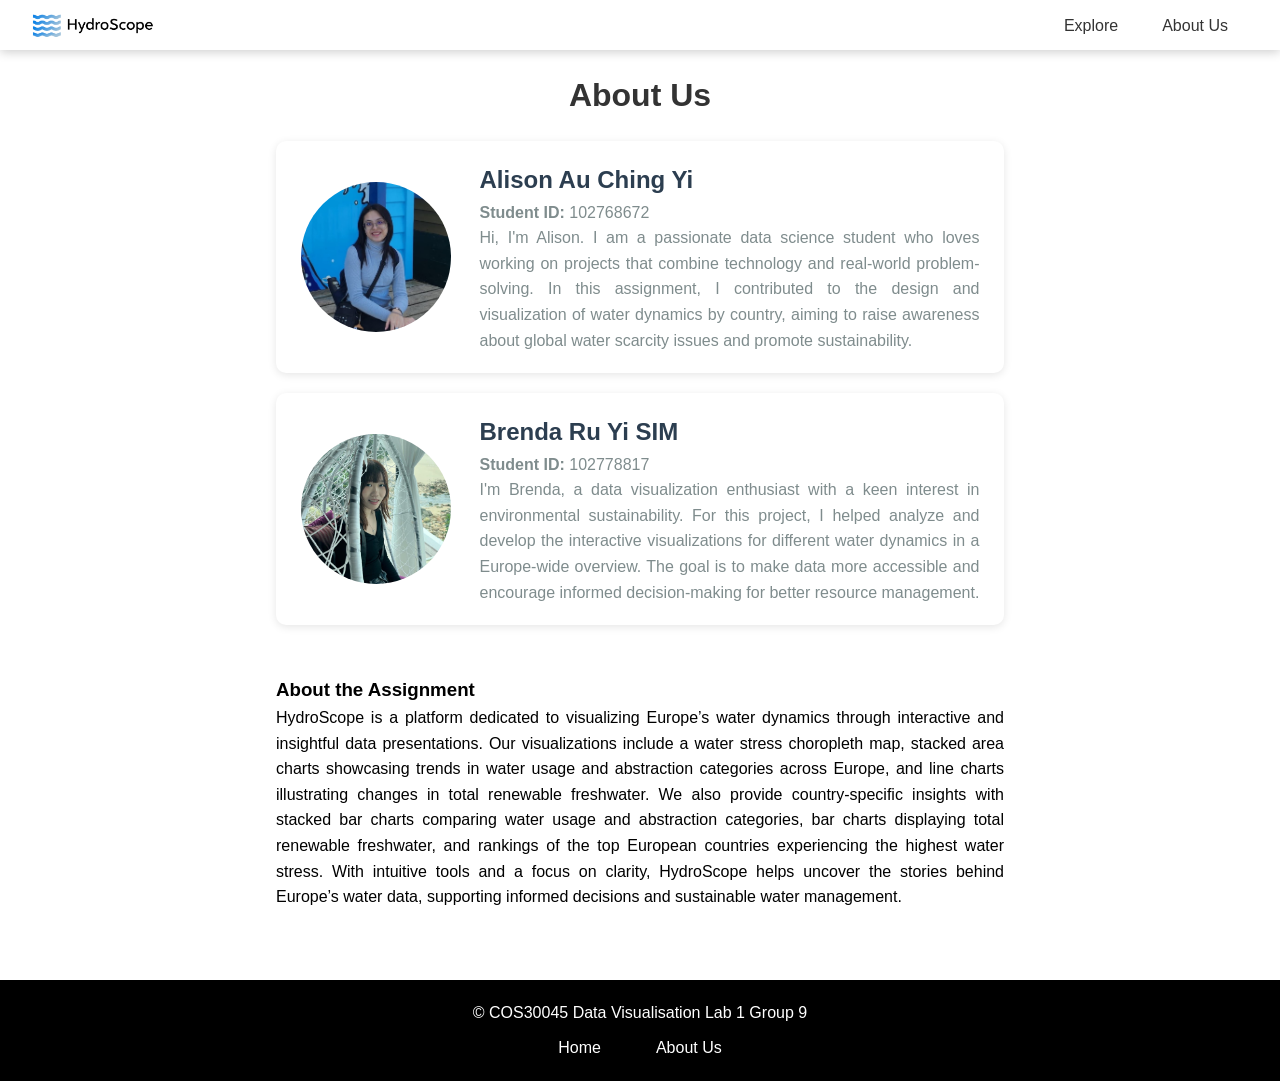
==== aboutus.html @ 541557cc "Add files via upload" ====
<!DOCTYPE html>
<html lang="en">
<head>
    <meta charset="UTF-8">
    <meta name="viewport" content="width=device-width, initial-scale=1.0">
    <title>About Us - Group 9</title>
    <script src="https://d3js.org/d3.v7.min.js"></script>
    <link rel="stylesheet" href="style.css">
</head>
<body>
    <!-- Navigation Bar -->
    <nav class="navbar">
        <ul class="nav-list">
            <!-- Logo linked to the homepage -->
            <li class="nav-item logo">
                <a href="index.html"><img src="logo.png" alt="Logo" class="navbar-logo"></a>
            </li>
            <li class="nav-item dropdown">
                <a href="javascript:void(0)">Explore</a>
                <ul class="dropdown-list">
                    <li><a href="EuropeOverview.html">Europe-Wide Water Overview</a></li>
                    <li><a href="choropleth.html">Water Stress Map</a></li>
                    <li><a href="combined_barcharts.html">Country-Level Water Overview</a></li>                    
                </ul>
            </li>
            <li class="nav-item"><a href="aboutus.html">About Us</a></li>
        </ul>
    </nav>

    <div class="aboutus_container">
        <h1>About Us</h1>

        <div class="team-member">
            <img src="alison.jpg" alt="Alison Au Ching Yi" class="member-image">
            <div class="member-info">
                <h2>Alison Au Ching Yi</h2>
                <p><strong>Student ID:</strong> 102768672</p>
                <p>Hi, I'm Alison. I am a passionate data science student who loves working on projects that combine technology and real-world problem-solving. In this assignment, I contributed to the design and visualization of water dynamics by country, aiming to raise awareness about global water scarcity issues and promote sustainability.</p>
            </div>
        </div>

        <div class="team-member">
            <img src="brenda.jpg" alt="Brenda Ru Yi SIM" class="member-image">
            <div class="member-info">
                <h2>Brenda Ru Yi SIM</h2>
                <p><strong>Student ID:</strong> 102778817</p>
                <p>I'm Brenda, a data visualization enthusiast with a keen interest in environmental sustainability. For this project, I helped analyze and develop the interactive visualizations for different water dynamics in a Europe-wide overview. The goal is to make data more accessible and encourage informed decision-making for better resource management.</p>
            </div>
        </div>

        
        <div class="assi_desc">
            <h3>About the Assignment</h3>
            <p>HydroScope is a platform dedicated to visualizing Europe’s water dynamics through interactive and insightful data presentations. Our visualizations include a water stress choropleth map, stacked area charts showcasing trends in water usage and abstraction categories across Europe, and line charts illustrating changes in total renewable freshwater. We also provide country-specific insights with stacked bar charts comparing water usage and abstraction categories, bar charts displaying total renewable freshwater, and rankings of the top European countries experiencing the highest water stress. With intuitive tools and a focus on clarity, HydroScope helps uncover the stories behind Europe’s water data, supporting informed decisions and sustainable water management.</p>
        </div>
    </div>


    <!-- Footer -->
    <footer class="footer">
        <p>&copy; COS30045 Data Visualisation Lab 1 Group 9</p>
        <ul class="footer-nav">
            <li><a href="index.html">Home</a></li>
            <li><a href="aboutus.html">About Us</a></li>
        </ul>
    </footer>
</body>
</html>
---- style.css ----
* {
    margin: 0;
    padding: 0;
    box-sizing: border-box;
}

body {
    font-family: Helvetica, Arial, sans-serif;
    line-height: 1.6;
    overflow-x: hidden;
}

/* Title Section with full background image */
.title-section {
    position: relative;
    display: flex;
    flex-direction: column;
    align-items: center;
    justify-content: center;
    min-height: 100vh;
    background-image: url('title_bg1.jpeg');
    background-size: cover;
    background-position: center; /* Moves the background down 30% */
    color: #fff;
    text-align: center;
    overflow: hidden;
}

.title-section::before {
    content: "";
    position: absolute;
    top: 0;
    left: 0;
    width: 100%;
    height: 100%;
    background-color: rgba(0, 0, 0, 0.5);
    z-index: 1;
}

.title-content {
    position: relative;
    z-index: 2;
}

.title-section h1 {
    font-size: 1.5rem;
    margin-left: 1.5rem;
    margin-right: 1.5rem;
    margin-bottom: 0.5rem;
}

/* Counter Styling - Keeps its original animation */
.count {
    display: inline-block;
    width: 2ch;
    text-align: center;
    font-variant-numeric: tabular-nums;
    color: #fff;
    font-size: 1.7rem; /* Adjust size */
}

.subtitle {
    font-size: 1.2rem;
    margin-bottom: 1.2rem;
}

/* Subtitle fade-in animation with a delay */
.subtitle {
    opacity: 0; /* Initially hidden */
    animation: fadeInSubtitle 1.5s ease 2s forwards; /* 1.5s fade-in, start after 2s */
}

@keyframes fadeInSubtitle {
    0% {
        opacity: 0;
    }
    100% {
        opacity: 1;
    }
}


/* Intro section layout */
.intro-section {
    display: flex;
    justify-content: center; /* Center the content horizontally */
    align-items: center; /* Center vertically */
    padding: 60px 20px;
    min-height: 100vh;
    background-color: #fff;
    color: #000;
}

.intro-section .content {
    display: flex;
    width: 100%; /* Full width */
    max-width: 1200px; /* Adjust max-width as needed */
    align-items: flex-start; /* Align items at the start */
    gap: 20px; /* Space between h2 and p elements */
}

/* Left aligned heading */
.intro-section .intro-title {
    flex: 1;
    max-width: 30%; /* Adjust width as needed */
    text-align: left;
}

.intro-section .intro-title h2 {
    font-size: 2rem;
    font-weight: normal;
    margin-top: 100px;
}

/* Right aligned text content */
.intro-section .intro-text {
    flex: 2;
    max-width: 70%; /* Adjust width as needed */
    text-align: left;
}

.intro-section .intro-text p {
    font-size: 1.2rem;
    line-height: 1.6;
    margin-bottom: 1rem; /* Adds space between paragraphs */
}

/* Objectives section layout */
.objectives-section {
    display: flex;
    align-items: center;
    justify-content: center;
    min-height: 100vh;
    padding: 60px 20px;
    background-color: #000;
    color: #fff;
}

.objectives-section .content {
    display: flex;
    align-items: flex-start;
    width: 100%;
    max-width: 1200px;
}

/* Left aligned list content */
.objectives-section .objectives-text {
    flex: 2;
    max-width: 70%;
    text-align: left;
    margin-left: 50px;

}

.objectives-section ul {
    list-style-type: disc;
    padding-left: 20px;
    margin: 0;
}

.objectives-section ul li {
    font-size: 1.2rem;
    margin-bottom: 0.3rem;
}

/* Right aligned heading */
.objectives-section .objectives-title {
    flex: 1;
    max-width: 30%;
    text-align: right;
    margin-right: 20px;
}

.objectives-section .objectives-title h2 {
    font-size: 2rem;
    margin: 0;
    padding: 0;
    font-weight: normal;
    margin-top: 100px;
}

/* Container that wraps all sections and takes full page height */
.container {
    position: relative;
    min-height: 100vh;
    overflow: visible; /* Change to visible to see if overflow is an issue */
}

/* Button Section - Positioned at the Bottom Right of the Page */
.button-section {
    position: absolute; /* Places it relative to the container */
    bottom: 150px;
    right: 30px;
}

/* Main Button Styling */
.bounceBtn {
    position: relative;
    text-decoration: none;
    padding: 0 17px;
    height: 50px;
    border-radius: 100px;
    line-height: 50px;
    text-align: center;
    font-size: 20px;
    font-weight: bold;
    color: #fff; /* White text */
    background-color: transparent; /* Transparent background */
    border: 2px solid #fff; /* White border */
    overflow: hidden;
    transition: all 0.4s ease;
    cursor: pointer;
    display: inline-flex;
    align-items: center;
    justify-content: center;
    animation: jump 1s ease infinite; /* Add jumping animation */
}

.bounceBtn {
    animation: bounce 2s infinite; /* Apply the bounce animation */
    display: flex;
    justify-content: center;
    align-items: center;
    height: 100%; /* Ensure it takes the height of the button section */
}

@keyframes bounce {
    0%, 20%, 50%, 80%, 100% {
        transform: translateY(0); /* Original position */
    }
    40% {
        transform: translateY(-10px); /* First jump up */
    }
    60% {
        transform: translateY(-5px); /* Bounce back down */
    }
}

/* Background and text color change on hover */
.bounceBtn:hover {
    background-color: #fff; /* White background on hover */
    color: #000; /* Black text on hover */
}

/* Styling for the + symbol */
.bounceBtn span {
    font-size: 30px;
    color: #fff; /* White color for the + symbol */
    transition: color 0.4s ease;
}

/* Change color of + symbol on hover */
.bounceBtn:hover span {
    color: #000; /* Black color on hover */
}

/* Expanding Label */
.bounceBtn label {
    width: 0;
    opacity: 0;
    white-space: nowrap;
    color: #fff; /* White color initially */
    font-size: 16px;
    font-weight: normal;
    font-family: Helvetica, Arial, sans-serif;
    margin-left: 0;
    overflow: hidden;
    transition: all 0.4s ease;
    pointer-events: none;
}

/* Label expansion on hover */
.bounceBtn:hover label {
    width: auto;
    opacity: 1;
    margin-left: 10px;
    color: #000; /* Black color on hover */
}

/* Initially hidden content */
.animate-on-scroll {
    opacity: 0;
    transform: translateY(20px);
    transition: opacity 1s ease, transform 1s ease;
}

/* Apply fade-in effect when elements are in view */
.animate-normal {
    opacity: 1;
    transform: translateY(0);
}

/* Navbar styling */
.navbar {
    background-color: #fff;
    padding: 5px 20px; /* Reduced the top and bottom padding to make the navbar shorter */
    position: sticky;
    top: 0;
    width: 100%;
    z-index: 1000;
    height: 50px; /* Optional: you can also define a fixed height */
    box-shadow: 0 2px 10px rgba(0, 0, 0, 0.2); /* Optional: shadow effect */
}

/* Navbar list styling */
.navbar .nav-list {
    list-style-type: none;
    display: flex;
    justify-content: flex-start;
    margin: 0;
    padding: 0;
    align-items: flex-start; /* Align items at the top of the navbar */
}

/* Logo styling */
.navbar-logo {
    height: 25px; /* Adjust logo size */
    width: auto;
    display: block;
}

/* Adjusting the spacing between the items */
.navbar .nav-item {
    margin-right: 20px; /* Space between items */
}

/* Styling for the list item links */
.navbar .nav-item a {
    text-decoration: none;
    color: #333;
    font-size: 16px;
    padding: 8px 12px;
    display: flex;
    align-items: center;
}

.navbar .nav-item a:hover{
    color: #aaa;
}

/* Adjust the logo item to push the other items beside it */
.navbar .nav-item.logo {
    margin-right: auto; /* Pushes the logo to the left side */
}

/* Dropdown styling */
.navbar .dropdown {
    position: relative;
    z-index: 1050; /* Higher z-index for the dropdown button */
}
.navbar .dropdown:hover .dropdown-list {
    display: block;
}
/* Hidden dropdown list */
.navbar .dropdown-list {
    display: none;
    list-style-type: none;
    position: absolute;
    top: 100%;
    background-color: #fff;
    padding: 0;
    width: 150px;
    margin-top: 2px;
    z-index: 1; /* Lower z-index to place it behind the dropdown button */
}
/* Styling for dropdown list items */
.navbar .dropdown-list li a {
    color: #333;
    font-size: 14px;
    display: block;
    padding: 8px 12px;
}
.navbar .dropdown-list li a:hover {
    background-color: #f0f0f0;
    color: #aaa;
}

/* Footer styling */
.footer {
    background-color: black;
    color: #fff;
    padding: 20px;
    text-align: center;
    z-index: 5; /* Footer has a lower z-index */
}

.footer p {
    margin: 0 0 10px;
}

.footer-nav {
    list-style-type: none;
    padding: 0;
    margin: 0;
    display: flex;
    justify-content: center;
    gap: 15px;
}

.footer-nav li {
    display: inline;
}

.footer-nav a {
    color: #fff;
    text-decoration: none;
    transition: color 0.3s;
    padding: 0px 20px;
}

.footer-nav a:hover {
    color: #aaa;
}

/*Choropleth*/
/* Controls Section */
#controls-container {
    position: absolute;  /* Absolute positioning for larger screens */
    margin-top: 5px;  /* Adjust top space for positioning */
    left: 40px;
    width: 35%;
    z-index: 20;  /* Ensure it stays on top of the map */
    color: #333;
    background-color: rgba(255, 255, 255, 0.7); /* Optional: background for better visibility */
    padding: 10px 15px;
    padding-bottom: 0px;
    border-radius: 10px;
    box-shadow: 0 2px 5px rgba(0, 0, 0, 0.2); /* Optional: shadow effect */
}

/* Style for the dropdown (select) inside controls container */
#controls-container select {
    font-size: 14px; /* Set the font size */
    padding: 5px 12px; /* Add padding to make the dropdown more clickable */
    width: 100%; /* Make the dropdown take full width of its container */
    border: 2px solid #ccc; /* Border with a light gray color */
    border-radius: 5px; /* Rounded corners for a softer look */
    background-color: #fff; /* White background */
    color: #333; /* Dark text color for better readability */
    cursor: pointer; /* Change cursor to pointer to indicate interactivity */
    box-sizing: border-box; /* Make sure padding does not affect the width */
    transition: border-color 0.3s ease; /* Smooth transition effect for focus state */
}

#controls-container select:hover {
    background-color: #e0e0e0; /* Hover effect for the select box */
    border-color: #999;
}

#controls-container select option {
    font-size: 14px; /* Ensure consistent font size */
    padding: 8px; /* Spacing for better readability */
    background-color: #fff; /* Default background color */
    color: #333; /* Default text color */
}

/* Hover effect for the options */
#controls-container select option:hover {
    background-color: #f0f0f0; /* Background color when hovered */
    color: #000; /* Text color when hovered */
}

/* Style the label to be consistent with the input elements */
#controls-container label {
    font-size: 16px; /* Same font size as the dropdown */
    font-weight: bold;
    color: #333; /* Dark color for better readability */
    display: block; /* Make the label a block-level element to ensure it spans full width */
    margin: 5px 0px; /* Space between label and input */
}

/* Choropleth Map Container */
#choropleth-container {
    width: 100%;
}

/* Tooltip styling */
.tooltip {
    position: absolute;
    background-color: rgba(0, 0, 0, 0.8); /* Dark background */
    color: #ffffff; /* White text */
    padding: 8px;
    border-radius: 5px;
    pointer-events: none;
    opacity: 0; /* Initially hidden */
    transition: opacity 0.2s;
    font-size: 14px; /* Optional: Adjust font size */
    z-index: 15;
}


/* Slider Container */
#slider-container label{
    font-size: 16px; /* Same font size as the dropdown */
    font-weight: bold;
}

/* Styling for the range slider */
/* Slider Container */
#slider-container {
    position: absolute;
    left: 40px;       /* Distance from the left edge */
    margin-top: 110px;       /* Adjust the position */
    background-color: rgba(255, 255, 255, 0.7); /* Light background for contrast */
    padding: 5px;
    border-radius: 5px;
    box-shadow: 0 2px 5px rgba(0, 0, 0, 0.2);  /* Shadow effect */
    z-index: 15;      /* Ensure it stays above the map */
}

#stacked_slider-container {
    margin: 0 auto; /* Center the box */
    background-color: rgba(255, 255, 255, 0.7); /* Light background for contrast */
    padding: 5px; /* Reduced padding */
    border-radius: 5px;
    box-shadow: 0 2px 5px rgba(0, 0, 0, 0.2); /* Shadow effect */
    text-align: center;
    max-width: 250px; /* Set a maximum width */
}

#top5_slider-container {
    margin: 0 auto; /* Center the box */
    background-color: rgba(255, 255, 255, 0.7); /* Light background for contrast */
    padding: 5px; /* Reduced padding */
    border-radius: 5px;
    box-shadow: 0 2px 5px rgba(0, 0, 0, 0.2); /* Shadow effect */
    text-align: center;
    max-width: 500px; /* Set a maximum width */
    margin: 20px auto;
}

/* Label Styling */
#slider-container label,
#stacked_slider-container label, 
#top5_slider-container label{
    font-size: 14px; /* Font size */
    font-weight: bold;
    margin-bottom: 5px; /* Space between label and slider */
}


/* Styling for the range slider */
#slider-container input[type="range"] {
    appearance: none; /* Standard property for compatibility */
    -webkit-appearance: none; /* Vendor prefix for Webkit browsers */
    -moz-appearance: none; /* Vendor prefix for Mozilla browsers */
    width: 280px; /* Adjust width of the slider */
    height: 8px; /* Height of the slider */
    background: #ddd; /* Base background color */
    outline: none; /* Remove outline */
    border-radius: 5px; /* Rounded corners */
    transition: background 0.3s ease; /* Smooth transition */
}

#stacked_slider-container input[type="range"] {
    appearance: none; /* Standard property for compatibility */
    -webkit-appearance: none; /* Vendor prefix for Webkit browsers */
    -moz-appearance: none; /* Vendor prefix for Mozilla browsers */
    width: 100px; /* Adjust width of the slider */
    height: 8px; /* Height of the slider */
    background: #ddd; /* Base background color */
    outline: none; /* Remove outline */
    border-radius: 5px; /* Rounded corners */
    transition: background 0.3s ease; /* Smooth transition */
}

#top5_slider-container input[type="range"]{
    appearance: none; /* Standard property for compatibility */
    -webkit-appearance: none; /* Vendor prefix for Webkit browsers */
    -moz-appearance: none; /* Vendor prefix for Mozilla browsers */
    width: 350px; /* Adjust width of the slider */
    height: 8px; /* Height of the slider */
    background: #ddd; /* Base background color */
    outline: none; /* Remove outline */
    border-radius: 5px; /* Rounded corners */
    transition: background 0.3s ease; /* Smooth transition */
}

/* Thumb styling for the range slider */
#slider-container input[type="range"]::-webkit-slider-thumb,
#stacked_slider-container input[type="range"]::-webkit-slider-thumb,
#top5_slider-container input[type="range"]::-webkit-slider-thumb{
    -webkit-appearance: none; /* Remove default appearance */
    width: 20px; /* Thumb width */
    height: 20px; /* Thumb height */
    background: #4f759e; /* Blue color for the thumb */
    border-radius: 50%; /* Circular thumb */
    cursor: pointer; /* Change cursor on hover */
    border: 2px solid #fff; /* Optional border around the thumb */
    transition: background 0.3s ease; /* Smooth transition */
}

#slider-container input[type="range"]::-moz-range-thumb {
    width: 20px; /* Thumb width */
    height: 20px; /* Thumb height */
    background: #007bff; /* Blue color for the thumb */
    border-radius: 50%; /* Circular thumb */
    cursor: pointer; /* Change cursor on hover */
    border: 2px solid #fff; /* Optional border around the thumb */
    transition: background 0.3s ease; /* Smooth transition */
}

#slider-container input[type="range"]::-ms-thumb {
    width: 20px; /* Thumb width */
    height: 20px; /* Thumb height */
    background: #007bff; /* Blue color for the thumb */
    border-radius: 50%; /* Circular thumb */
    cursor: pointer; /* Change cursor on hover */
    border: 2px solid #fff; /* Optional border around the thumb */
    transition: background 0.3s ease; /* Smooth transition */
}

/* Hover effect for the thumb */
#slider-container input[type="range"]::-webkit-slider-thumb:hover,
#stacked_slider-container input[type="range"]::-webkit-slider-thumb:hover {
    background: #0056b3; /* Darker blue when hovered */
}

#slider-container input[type="range"]::-moz-range-thumb:hover {
    background: #0056b3; /* Darker blue when hovered */
}

#slider-container input[type="range"]::-ms-thumb:hover {
    background: #0056b3; /* Darker blue when hovered */
}

/* Styling for the year value text */
#year-value, #yearLabel, #ResourcesyearLabel, #AbsyearLabel, #top5Label{
    margin-left: 10px;
    font-size: 14px;
    color: #333;
    font-weight: bold; /* Optional: make the year value stand out */
}


#title-description-container {
    margin: 10px 40px; /* Adjust margins as needed */
    padding: 10px;
}

#title-description-container h1 {
    font-size: 1.5rem; /* Adjust title font size as needed */
    margin-bottom: 10px;
}

#title-description-container p {
    font-size: 16px; /* Adjust paragraph font size */
    color: #333; /* Text color */
}

/* Base styling for the legend container */
#legend-container {
    position: absolute;
    left: 2vw;
    z-index: 10; /* Ensure it stays above the map */
}

/* Media query for smaller screens */
@media screen and (max-width: 1200px) {
    #legend-container {
        top: auto; /* Reset top position */
        left: 5vw; /* Optionally adjust the horizontal positioning */
        transform: translateY(80%); /* Add or tweak transform if necessary */
    }
}

#donut-chart-container {
    width: 440px;
    height: 300px;
    left: 40px;
    background: rgba(255, 255, 255, 0.7);
    box-shadow: 0 2px 5px rgba(0, 0, 0, 0.2);
    border-radius: 10px;
    padding: 20px;
    margin-left: 40px;
    margin-top: 180px;
    overflow: visible; /* Ensure content is not cut off */
    display: none; /* Hide the container initially */
}

/* Base styling for the legend container inside donut chart */
#legend-container {
    position: absolute; /* Absolute positioning inside donut chart */
    bottom: 50px; /* Position at the bottom of the container */
    left: 25px; /* Slight offset to the left */
    z-index: 15; /* Ensure it's visible on top */
    display: flex;
    flex-direction: column;
    gap: 8px; /* Space between legend items */
    font-size: 14px; /* Adjust font size for readability */
    color: #333; /* Color for the legend text */
}

/* Main container for content */
#main-container {
    flex: 1; /* Allows the content to expand while footer stays at the bottom */
}

#horizontal-legend {
    margin-left: 20px !important;
    display: flex;
    flex-wrap: wrap; /* Wrap legend items if screen width is limited */
    gap: 5px; 
    margin-top: 5px;
    font-size: 14px;
}

.slider-wrapper {
    display: flex; /* Use flexbox */
    flex-direction: row; /* Stack items vertically (rows) */
    gap: 20px; /* Add some space between the two containers */
    margin: 20px; /* Optional: Adds margin around the wrapper */
}
.main-sub-container {
    display: flex; /* Enables Flexbox */
    gap: 20px; /* Adds space between the two containers */
    height: auto;
}
.first-container {
    width: 40%; /* First container takes 40% */
    max-width: 40%; /* Maximum width of 40% */
}

.second-container {
    width: 55%; /* Second container takes 60% */
    max-width: 60%; /* Maximum width of 60% */
    height: auto;
    box-shadow: 0 2px 5px rgba(0, 0, 0, 0.2); /* Optional: shadow effect */
    margin-bottom: 50px;
    margin-right: 50px;
    border-radius: 10px; /* Rounded corners */
    padding: 15px; /* Adds space between the content and the border */
}
/* Set a specific height for the .map-wrapper container */
.map-wrapper {
    width: 100% !important; /* Full width of its parent container */
    height: 600px; /* Fixed height or a percentage of its parent */
}
.choropleth-map {
    width: 100% !important; /* Makes the SVG fill the full width of its container */
    height: 100%; /* Makes the SVG fill the full height of its container */
    object-fit: contain; /* Preserve aspect ratio */
}


/* Optional: add some spacing adjustments for responsive design */
@media screen and (max-width: 1200px) {
    #donut-chart-container {
        top: 92vw; /* Adjust top positioning to place above the map */
        left: 5%;
        transform: translateX(-10%); /* Center horizontally on the screen */
        z-index: 20; /* Increase z-index if necessary to ensure it is above the map */
        width: 450px; /* Reduce size for smaller screens */
        height: 300px;
    }
    
    #legend-container{
        bottom: 180px; /* Position at the bottom of the container */
    }

    #horizontal-legend {
        bottom: -770px;  /* Adjust this value to move it higher or lower above the footer */
        left: 5%;      /* Keep the legend centered horizontally */
        z-index: 10;    /* Ensure the legend stays on top */
    }
}

/*Europe Overview Line Charts*/
/* Buttons */
#buttons-container {
    display: flex;
    justify-content: center;
    gap: 20px;
    margin-bottom: 30px;
}

#barchart_buttons-container {
    display: flex;
    justify-content: center;
    gap: 20px;
}

.visualization-btn {
    padding: 10px 20px;
    font-size: 16px;
    margin-top: 20px;
    background-color: #fff; /* Black background */
    color: #1c1c1c; /* White text */
    border-radius: 5px;
    border: 2px solid #1c1c1c;
    cursor: pointer;
    transition: background-color 0.3s, color 0.3s, border-color 0.3s;
}

.visualization-btn:hover {
    background-color: #1c1c1c; /* Blue background on hover */
    color: #fff; /* Black text on hover */
    border-color: #1c1c1c; /* Black border on hover */
}

  /* Centering the charts */
  #charts-container {
    display: flex;
    justify-content: center;
    align-items: center;
    gap: 40px;
  }
  
  .chart {
    display: none;
    justify-content: center;
    align-items: center;
  }

  /* Section for Visualizations */
#visualizations-section {
    display: flex;
    flex-direction: column;
    align-items: center;
    justify-content: center;
    padding: 10px 0;
    margin-bottom: 40px;
  }

  #barchart_visualizations-section {
    display: flex;
    flex-direction: column;
    align-items: center;
    justify-content: center;
    padding: 10px 0;
    margin-bottom: 10px;
  }
  

  .stacked-visualization-btn {
    margin-top: 10px;
    padding: 8px 15px;
    font-size: 14px;
    background-color: #fff; /* Black background */
    color: #1c1c1c; /* White text */
    border-radius: 5px;
    border: 2px solid #1c1c1c;
    cursor: pointer;
    transition: background-color 0.3s, color 0.3s, border-color 0.3s;
}

#sortResourcesButton{
    padding: 8px 30px;
}

.stacked-visualization-btn:hover {
    background-color: #1c1c1c; /* Blue background on hover */
    color: #fff; /* Black text on hover */
    border-color: #1c1c1c; /* Black border on hover */
}

/* Active state styling */
.stacked-visualization-btn.active {
    background-color: #344966; /* Black background */
    color: #fff; /* White text */
    border-color: #1c1c1c; /* Black border */
}

#stacked_button-container {
    margin: 0 auto; /* Center the box */
    text-align: center;
    max-width: 600px; /* Set a maximum width */
    margin-bottom: 10px;
}

.barchart-section {
    padding: 10px; /* Add padding to space out the content from the border */
    margin-bottom: 30px; /* Add margin at the bottom for spacing */
    margin-left: 50px;
    margin-right: 50px;
    border-radius: 8px; /* Optional: rounded corners */
    box-shadow: 0 2px 5px rgba(0, 0, 0, 0.2); /* Optional: shadow effect */
}

#barchart4-section{
    margin-bottom: 50px;
}

.barchart_container {
    display: flex;
    flex-direction: row;
    width: 100%;
    min-height: auto;
    margin-bottom: 10px;
    margin-left: 30px;
    margin-top: 5px;
}
.barchart_container_resources {
    display: flex;
    flex-direction: row;
    width: 100%;
    min-height: auto;
    margin-left: 30px;
    margin-bottom: 10px;
    margin-top: 5px;
}
.barchart_container_top5 {
    display: flex;
    flex-direction: row;
    width: 90%;
    min-height: auto;
    margin: auto;
}
.controls-panel {
    display: flex;
    flex-direction: column;
    justify-content: flex-start;
    width: 50%;
    padding: 20px;
    margin-right: 50px;
    flex: 2;
    height: 100%;
}
.barchart {
    flex-grow: 1;
    width: 55%;
    height: auto;
}

.legend-item {
    display: flex;
    align-items: center;
    margin-right: 10px;
    margin-top: 10px;
    font-size: 14px
}
.legend-color-box {
    width: 20px;
    height: 20px;
    margin-right: 5px;
    display: inline-block;
}
/* Responsive Design */
@media (min-width: 768px) {
    .barchart_container {
        flex-direction: row;
    }
    .controls-panel {
        width: 30%;
        margin-bottom: 0;
    }
    .barchart {
        flex-grow: 3;
    }
}

#chartTitle, #UsechartTitle, #ResourcechartTitle, #AbstractchartTitle {
    text-align: center;
    color: #000;
    font-size: 22px;   /* Increase the font size */
    font-weight: bold; /* Make the text bold */
    margin-top: 20px;
}

.aboutus_container {
    width: 60%;
    margin: 0 auto;
    padding: 20px;
}

.aboutus_container h1 {
    text-align: center;
    color: #333;
}

.team-member {
    display: flex;
    justify-content: space-around;
    align-items: center;
    margin: 20px 0;
    background-color: #fff;
    padding: 20px;
    border-radius: 10px;
    box-shadow: 0 2px 8px rgba(0, 0, 0, 0.1);
}

.member-info {
    max-width: 500px;
}

.member-info h2 {
    margin: 0;
    color: #2c3e50;
}

.member-info p {
    color: #7f8c8d;
    line-height: 1.6;
    text-align: justify;
}

.member-image {
    border-radius: 50%;
    width: 150px;
    height: 150px;
    object-fit: cover;
    margin-right: 20px;
}

.assi_desc {
    margin-top: 50px;
    margin-bottom: 50px;
    text-align: justify;
}
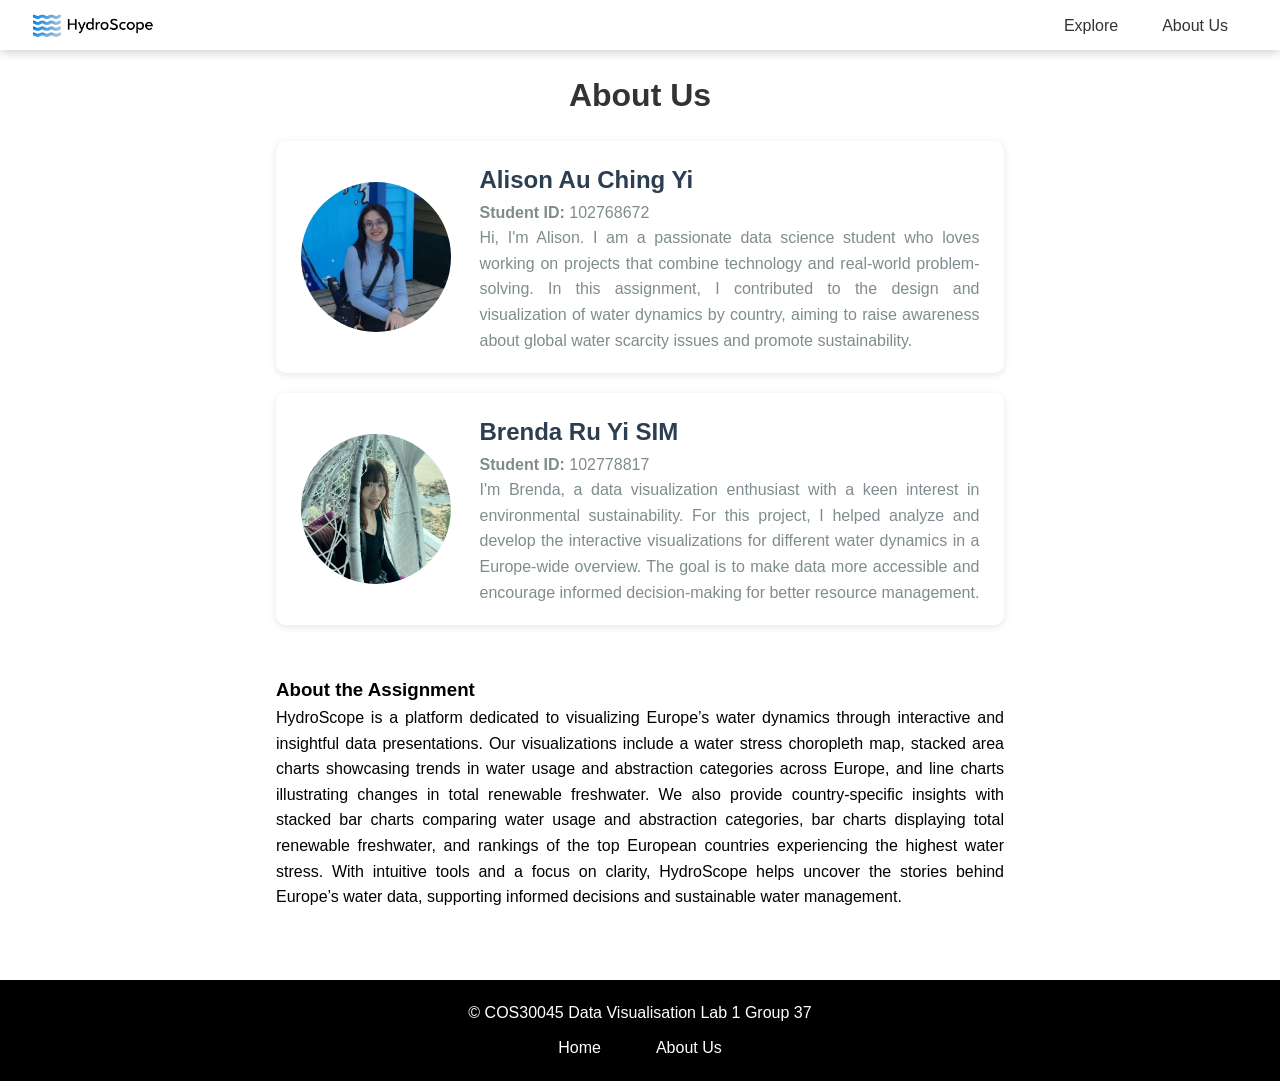
==== commit ed933292: "Changed group number for footer" ====
--- a/aboutus.html
+++ b/aboutus.html
@@ -58,7 +58,7 @@
 
     <!-- Footer -->
     <footer class="footer">
-        <p>&copy; COS30045 Data Visualisation Lab 1 Group 9</p>
+        <p>&copy; COS30045 Data Visualisation Lab 1 Group 37</p>
         <ul class="footer-nav">
             <li><a href="index.html">Home</a></li>
             <li><a href="aboutus.html">About Us</a></li>
